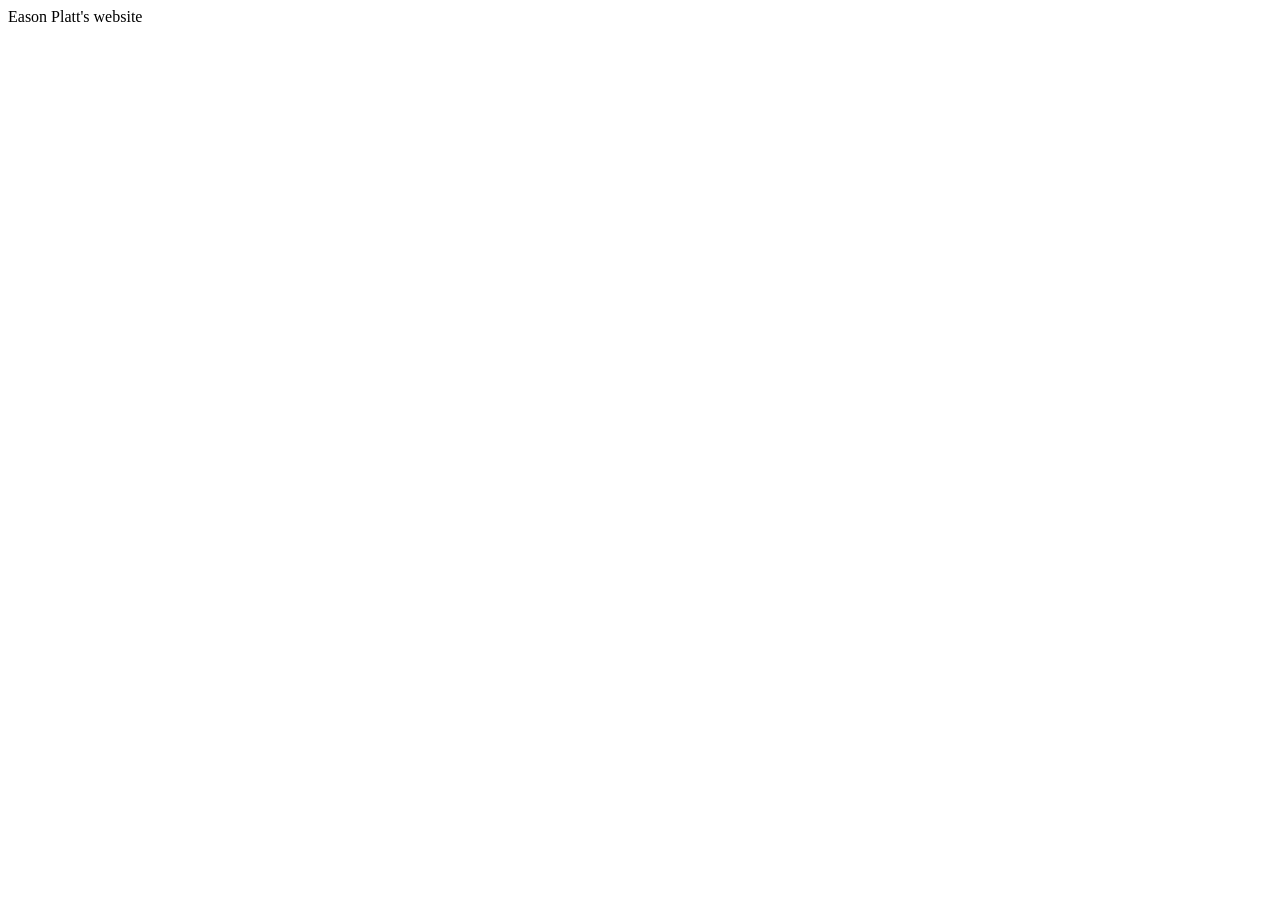
==== index.html @ 5abe9628 "Add files via upload" ====
<!DOCTYPE html>
<html lang="en">
<head>
    <meta charset="UTF-8">
    <meta name="viewport" content="width=device-width, initial-scale=1.0">
    <title>Document</title>
</head>
<body>
    Eason Platt's website
</body>
</html>
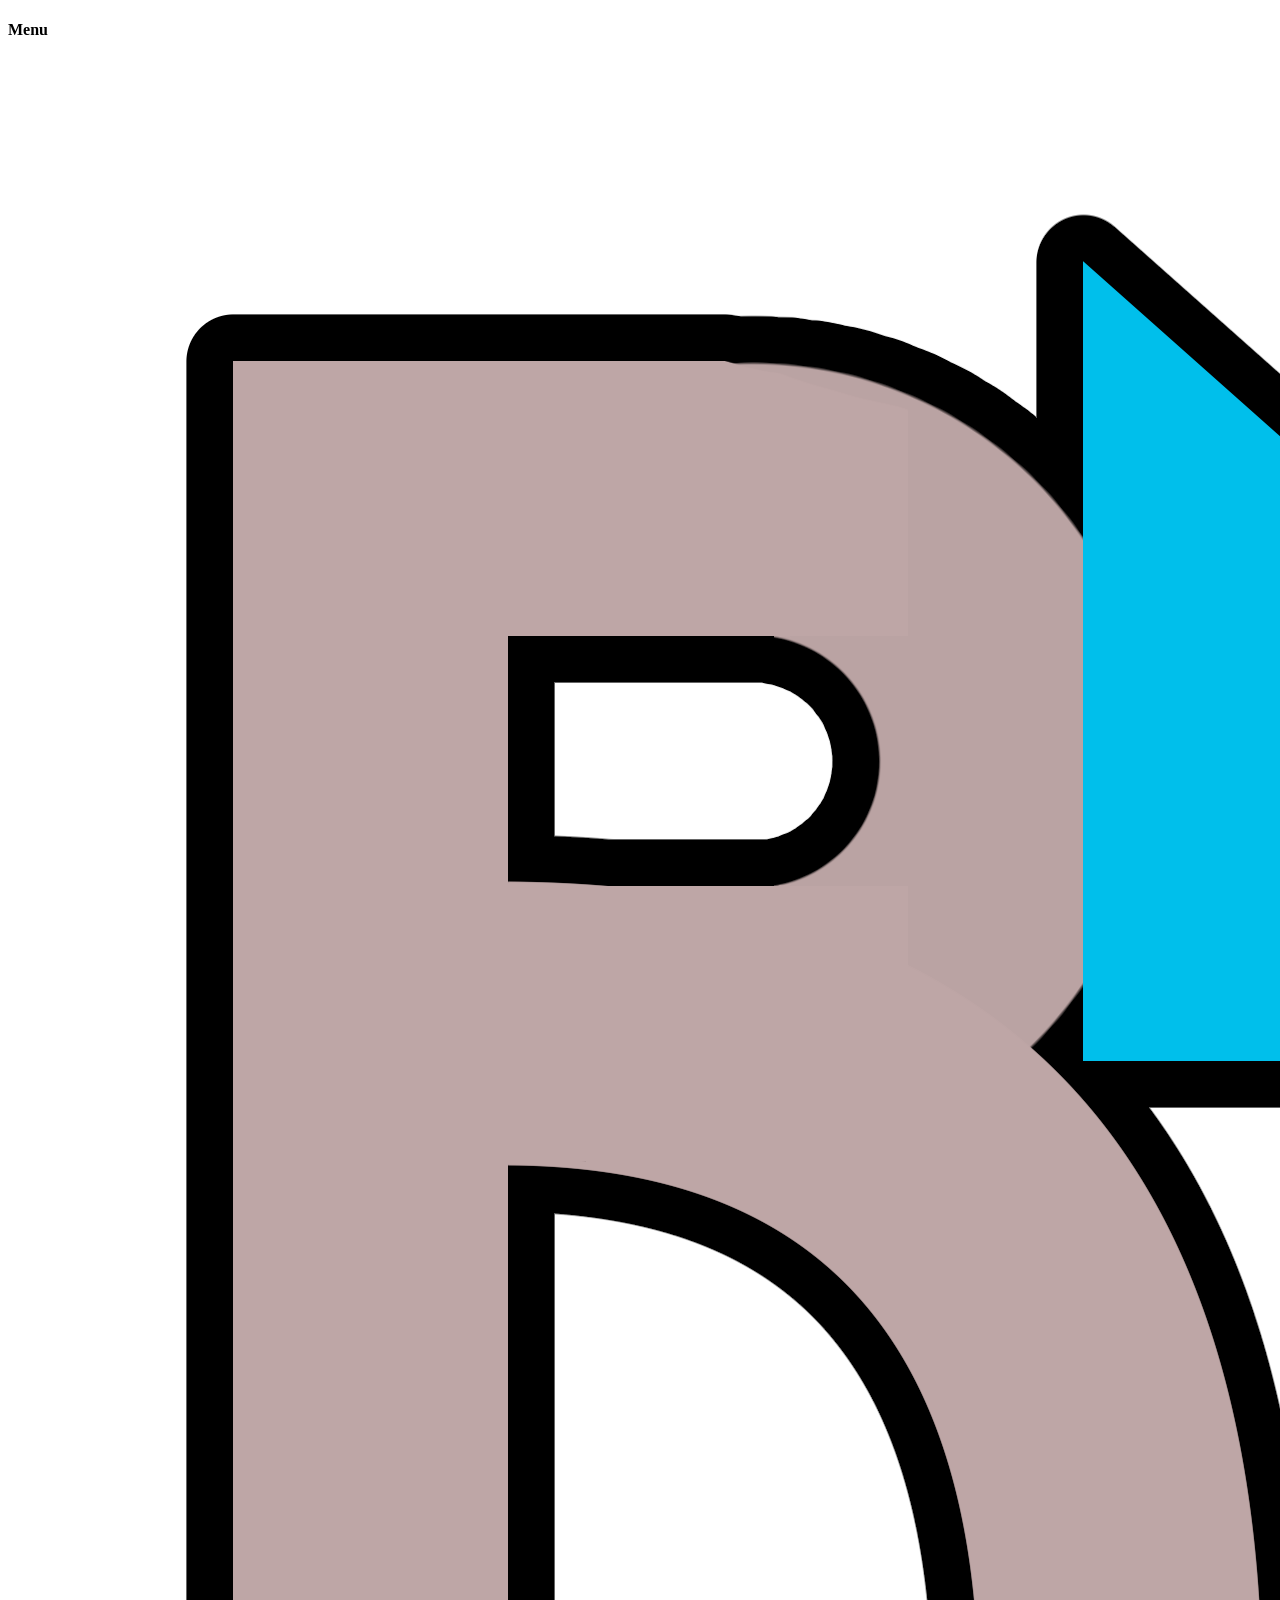
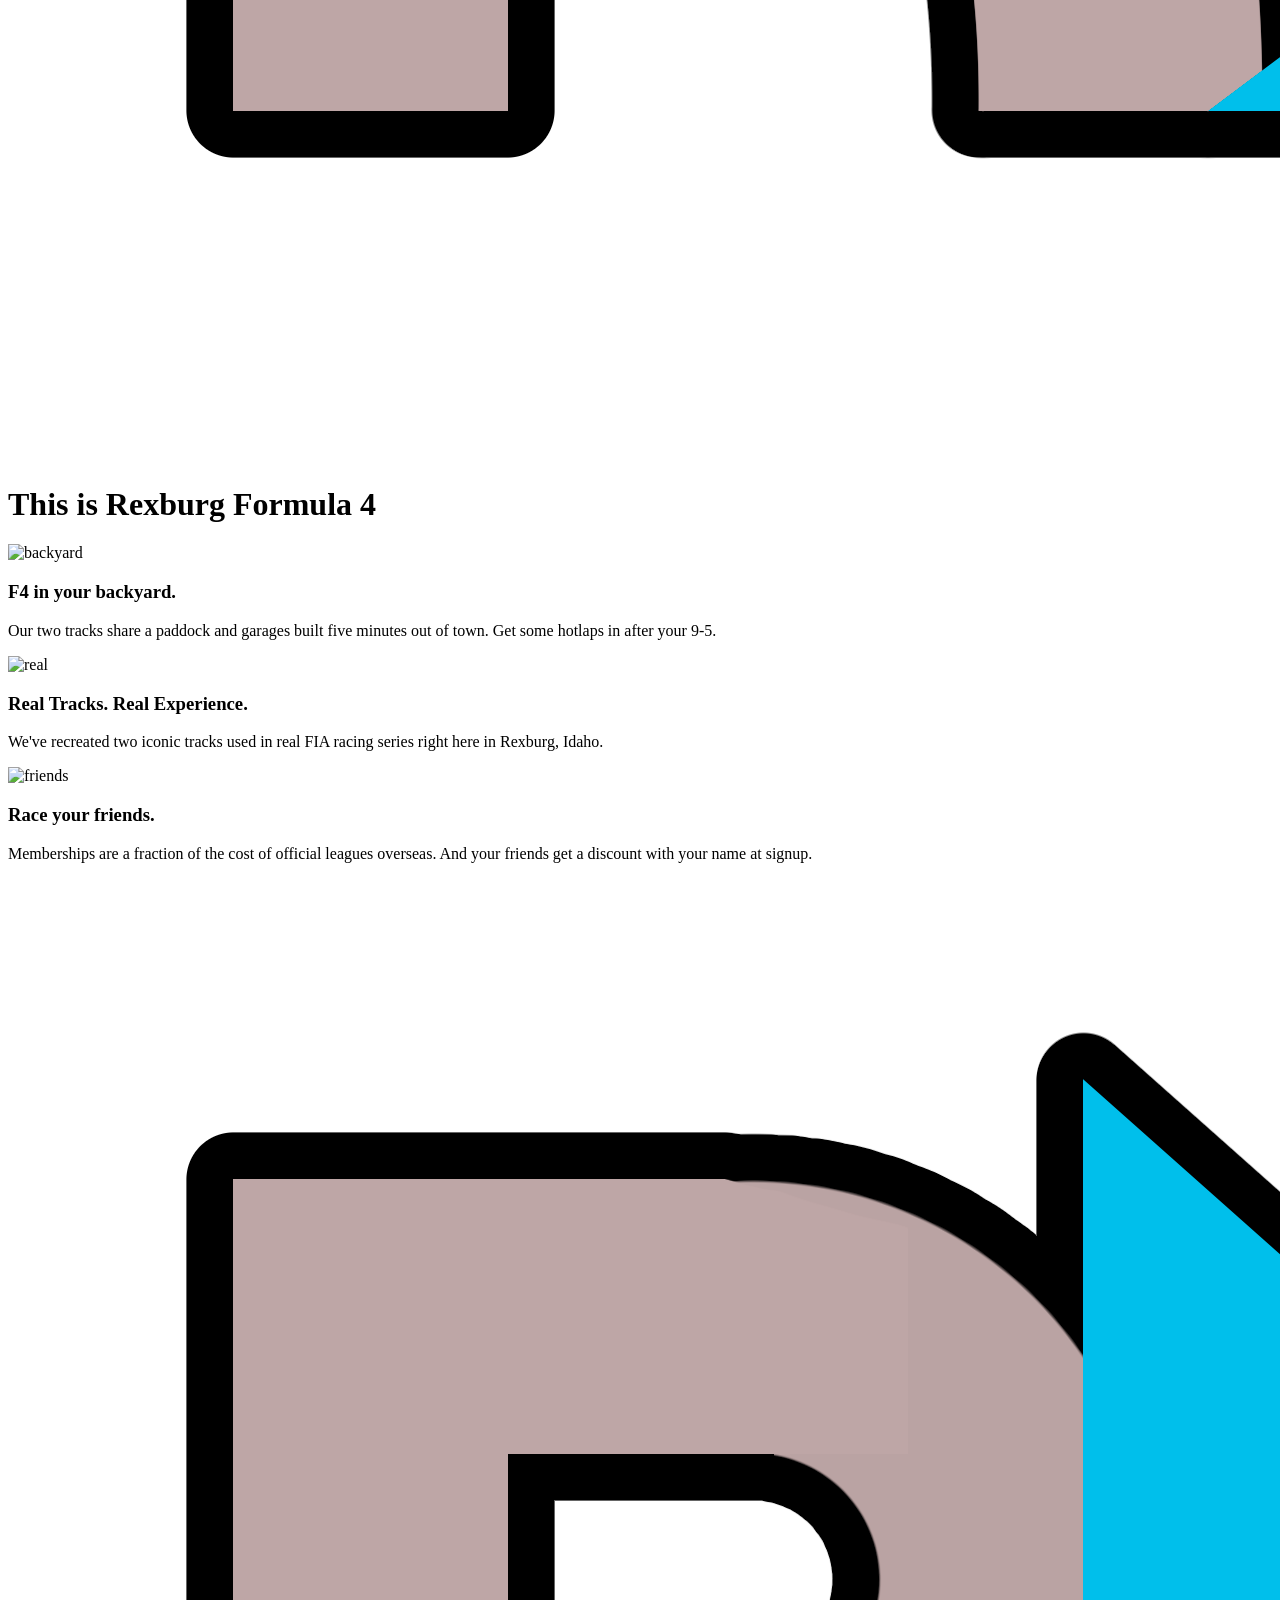
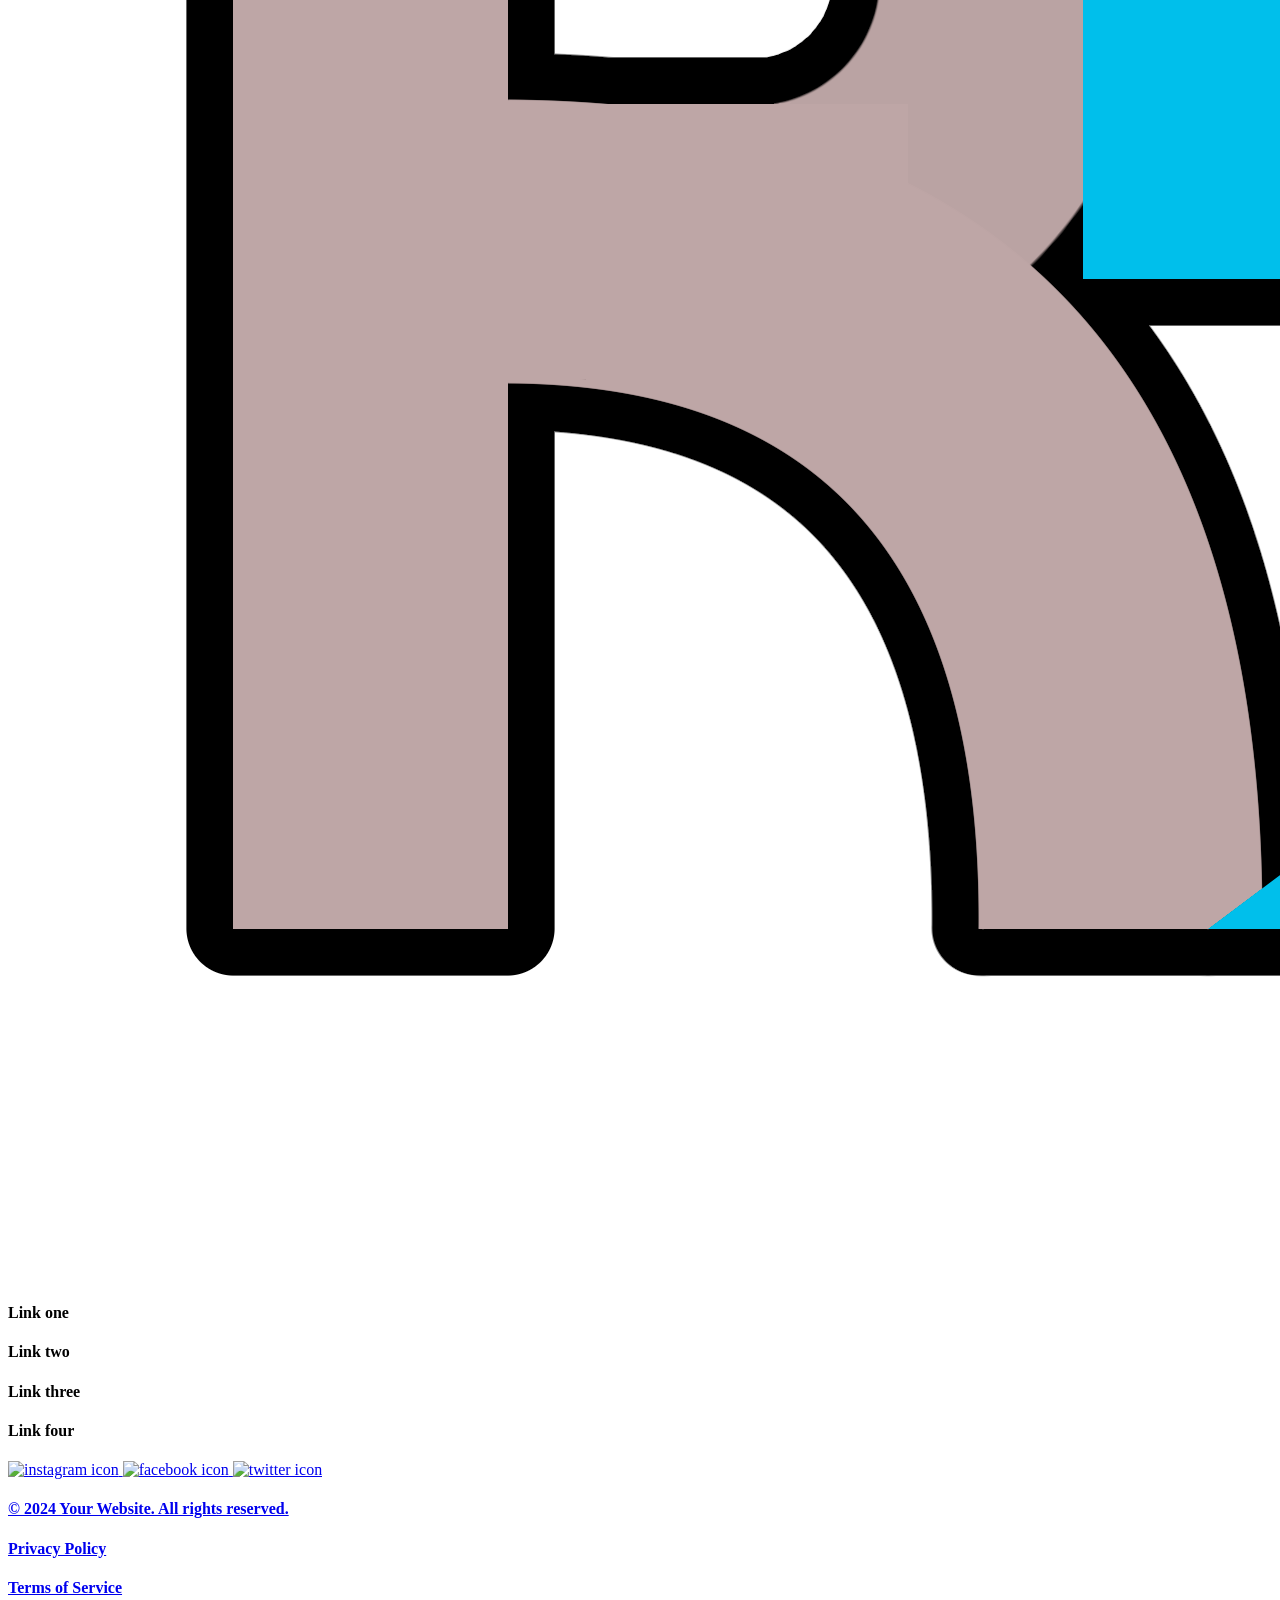
==== commit 787d8b61: "Add files via upload" ====
--- a/index.html
+++ b/index.html
@@ -3,9 +3,56 @@
 <head>
     <meta charset="UTF-8">
     <meta name="viewport" content="width=device-width, initial-scale=1.0">
-    <title>Document</title>
+    <title>Rexburg F4</title>
 </head>
 <body>
-    Eason Platt's website
+    <header>
+        <h4>Menu</h4>
+    </header>
+    <div id="title">
+        <img src="images/R4_Logo.PNG" alt="logo">
+        <h1>This is Rexburg Formula 4</h1>
+    </div>
+    <main>
+        <div class="sub_section">
+            <div id="num_1">
+                <img src="images/F4_In_Your_Backyard.png" alt="backyard">
+                <h3>F4 in your backyard.</h3>
+                <p>Our two tracks share a paddock and garages built five minutes 
+                    out of town. Get some hotlaps in after your 9-5.</p>
+            </div>
+            <div id="num_2">
+                <img src="images/Real_Tracks_Real_Experience.jpg" alt="real">
+                <h3>Real Tracks. Real Experience.</h3>
+                <p>We've recreated two iconic tracks used in real FIA racing 
+                    series right here in Rexburg, Idaho.</p>
+            </div>
+            <div id="num_3">
+                <img src="images/Race_Your_Friends.png" alt="friends">
+                <h3>Race your friends.</h3>
+                <p>Memberships are a fraction of the cost of official leagues overseas. 
+                    And your friends get a discount with your name at signup.</p>
+            </div>
+        </div>
+        <div class="links">
+            <img src="images/R4_Logo.PNG" alt="logo">
+            <h4>Link one</h4>
+            <h4>Link two</h4>
+            <h4>Link three</h4>
+            <h4>Link four</h4>
+            <a href="https://instagram.com" target="_blank">
+                <img src="images/instagram.png" alt="instagram icon">
+            <a href="https://facebook.com" target="_blank">
+                <img src="images/facebook.png" alt="facebook icon">
+            <a href="https://twitter.com" target="_blank">
+                <img src="images/twitter.png" alt="twitter icon">
+        </div>
+    </main>
+    <footer>
+        <h4>&copy; 2024 Your Website. All rights reserved.</h4>
+        <h4>Privacy Policy</h4>
+        <h4>Terms of Service</h4>
+    </footer>
+
 </body>
 </html>
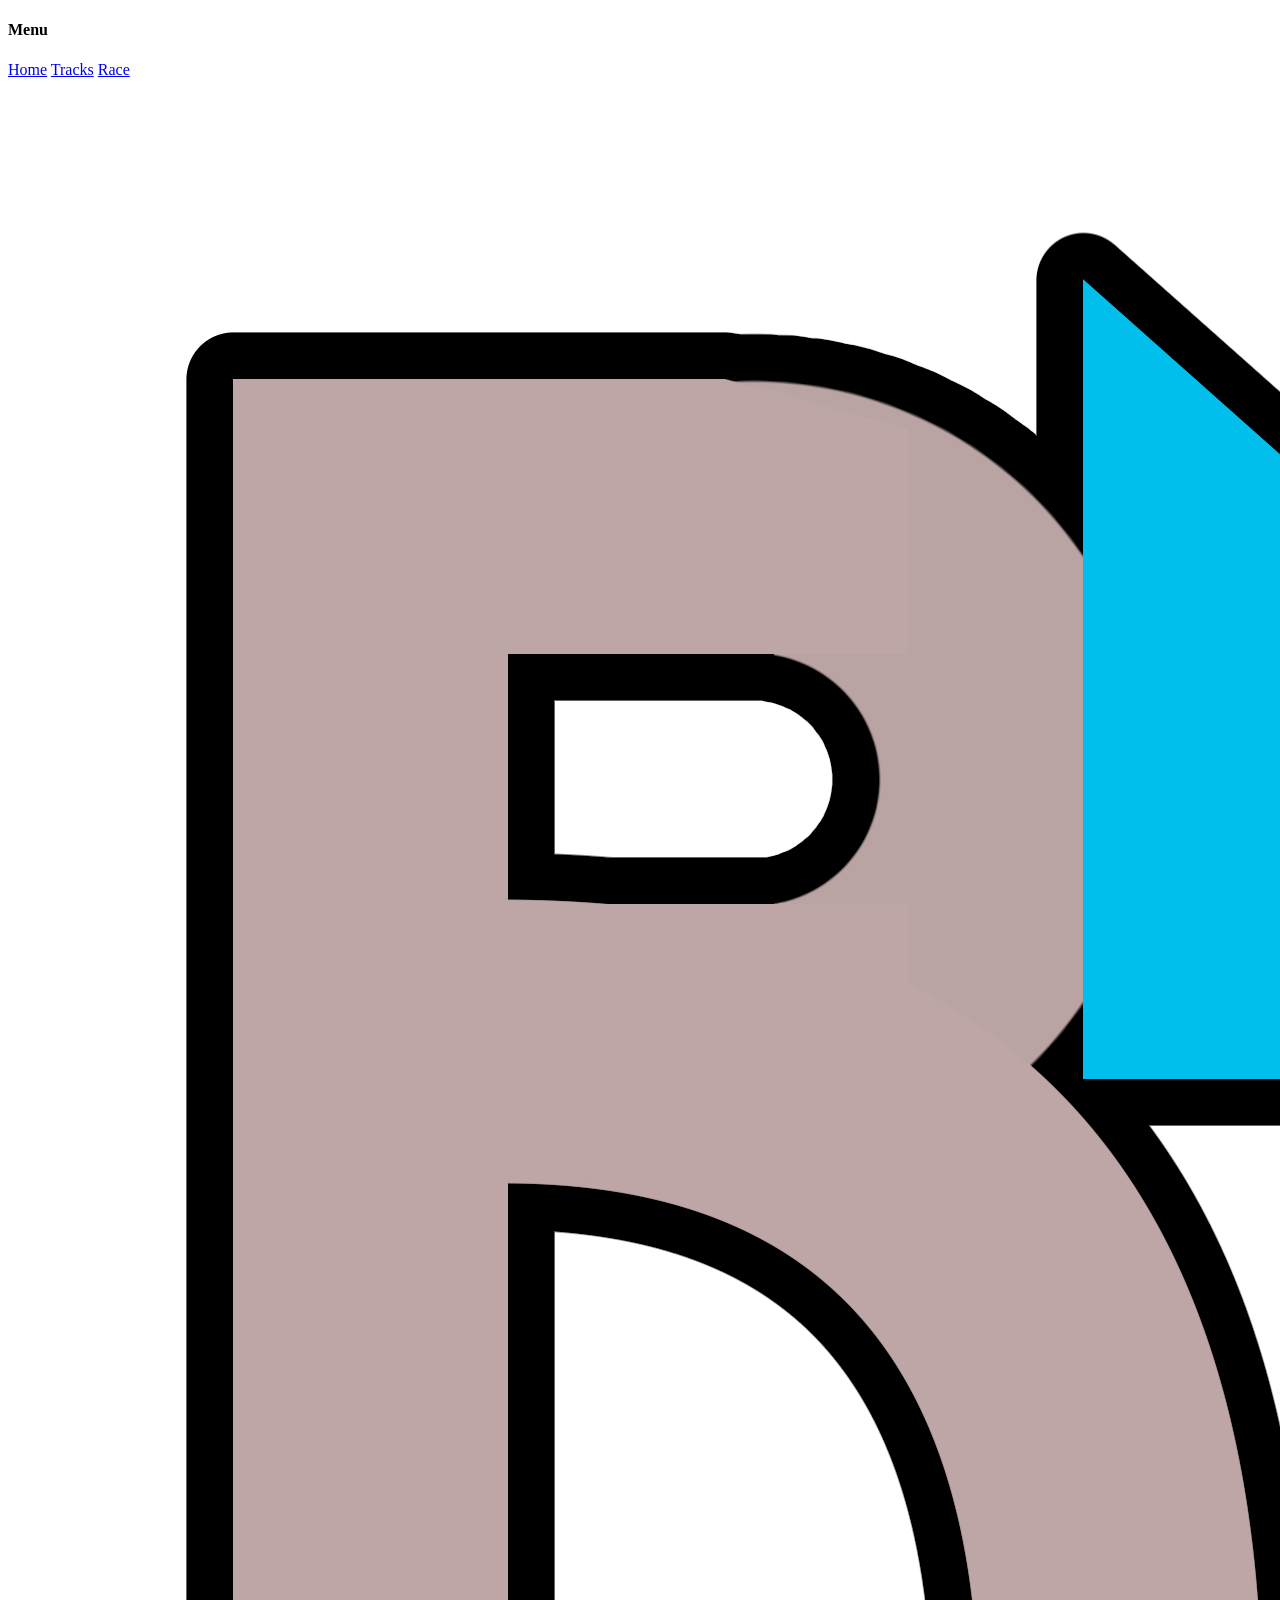
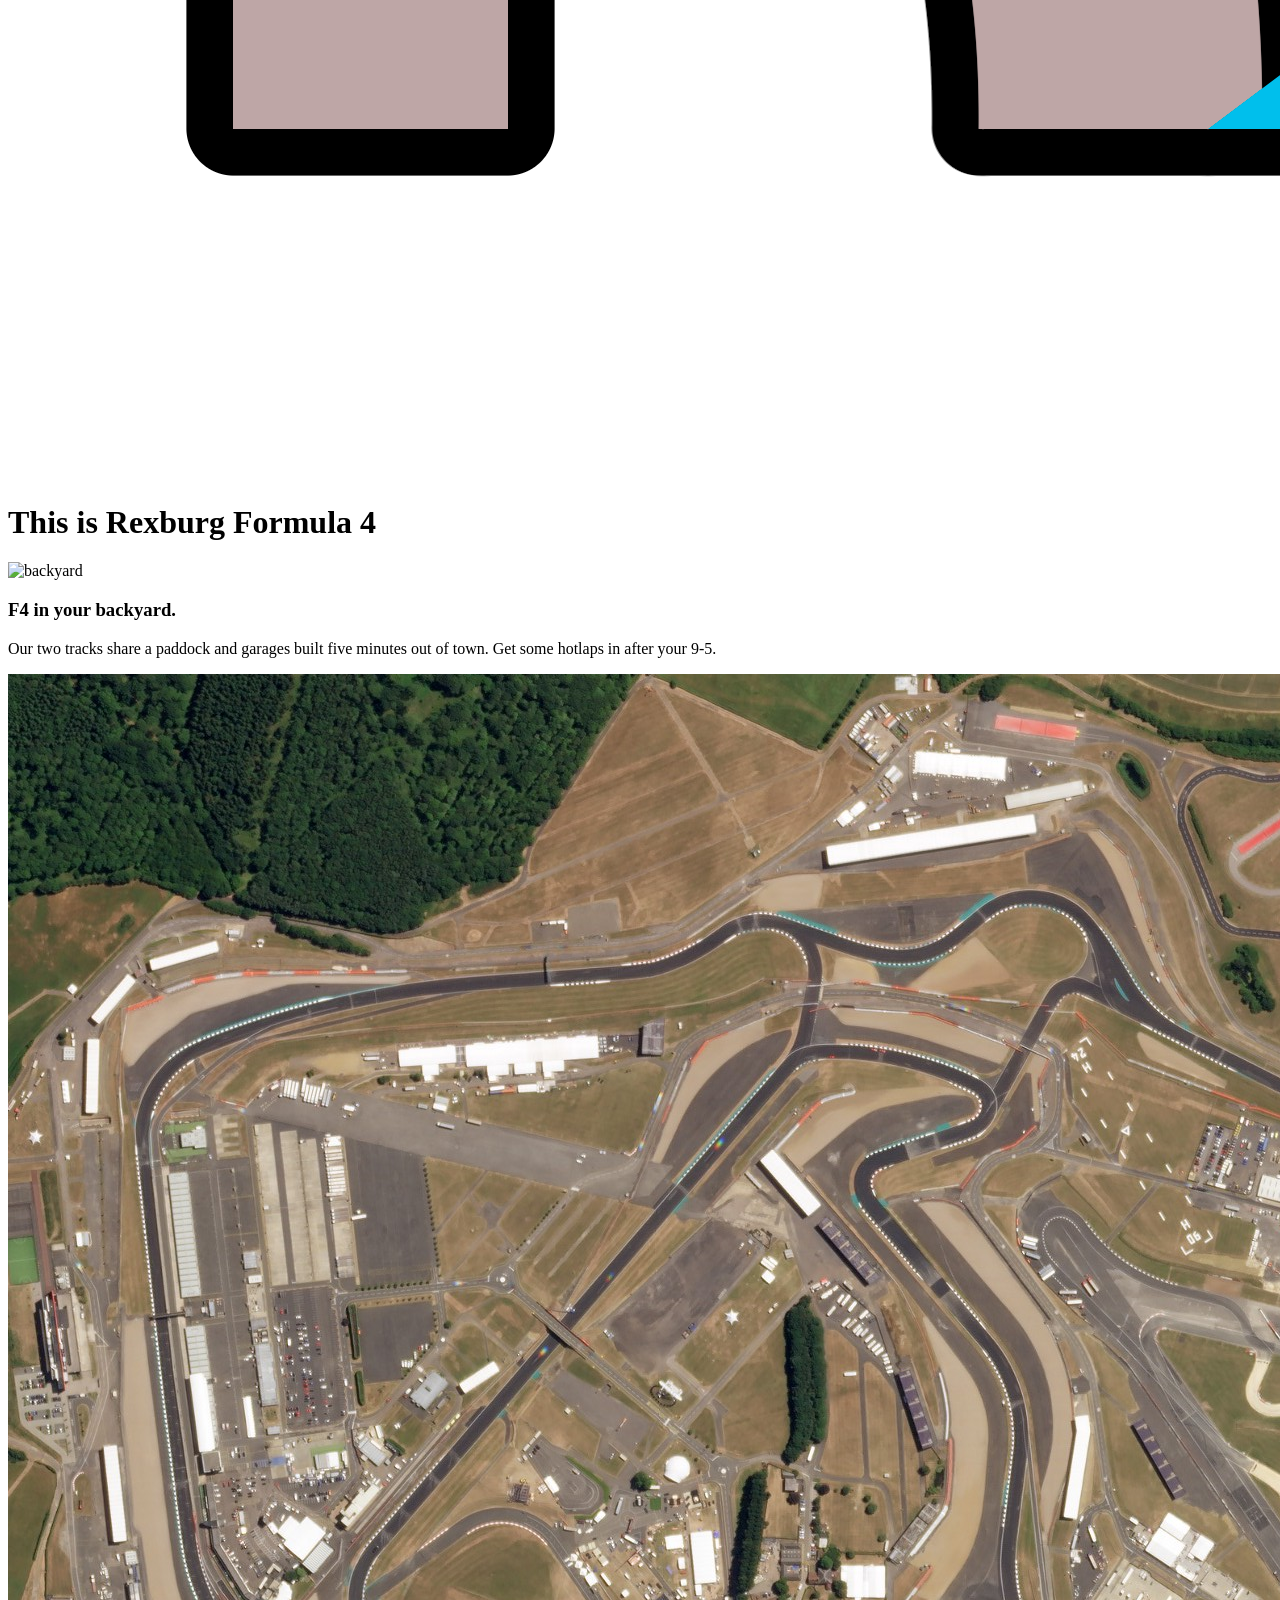
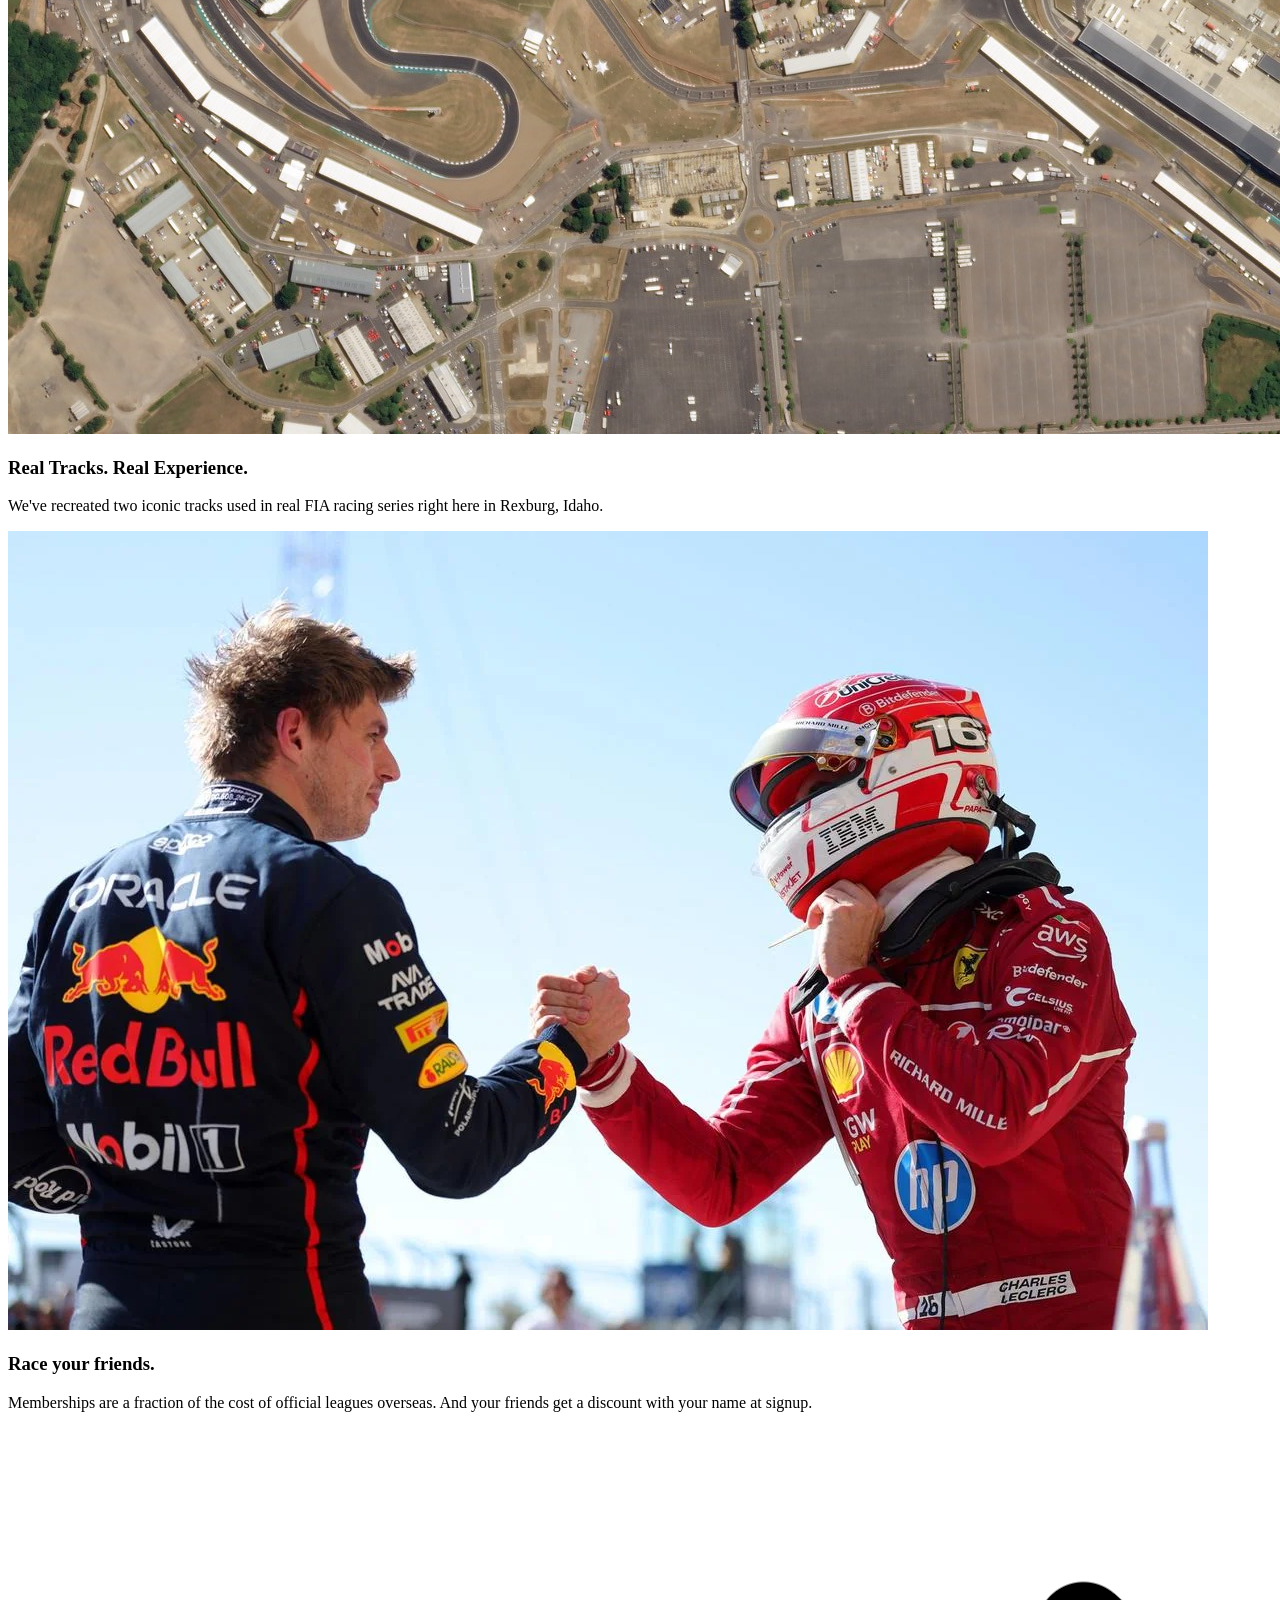
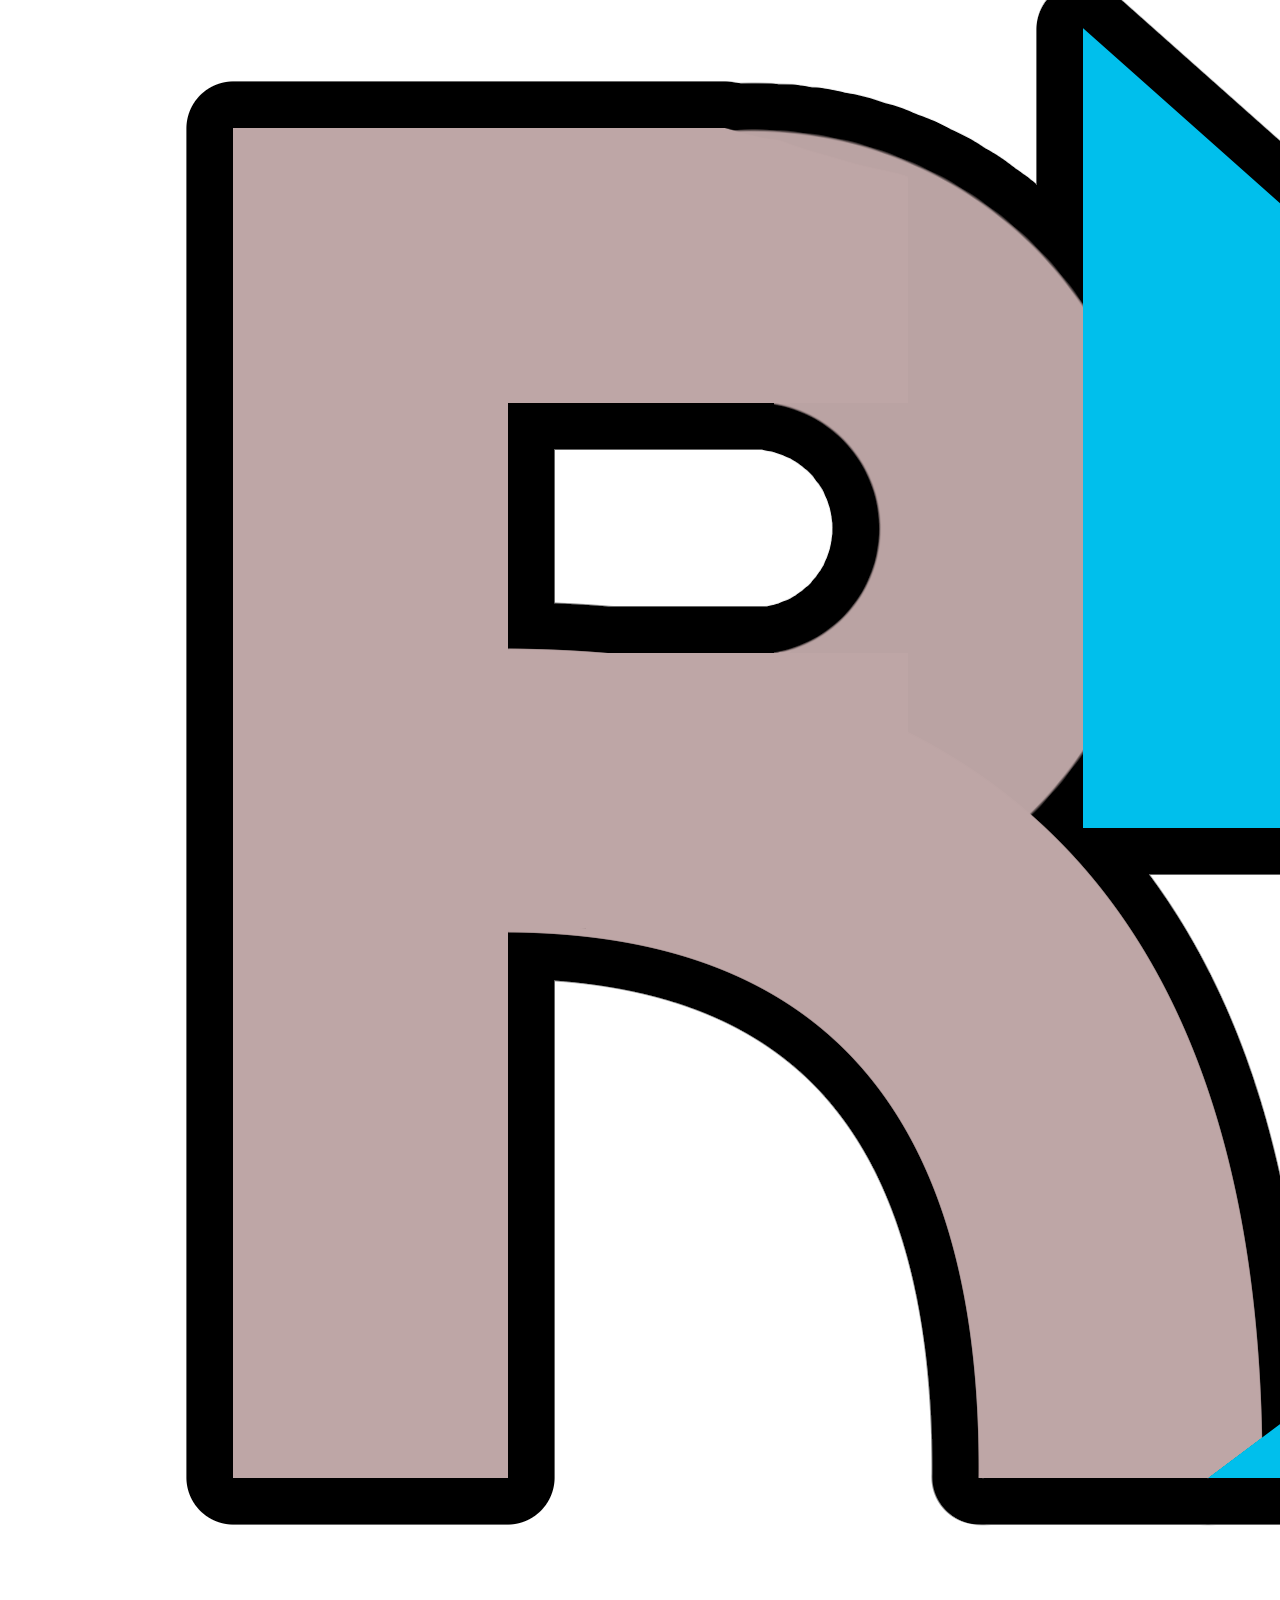
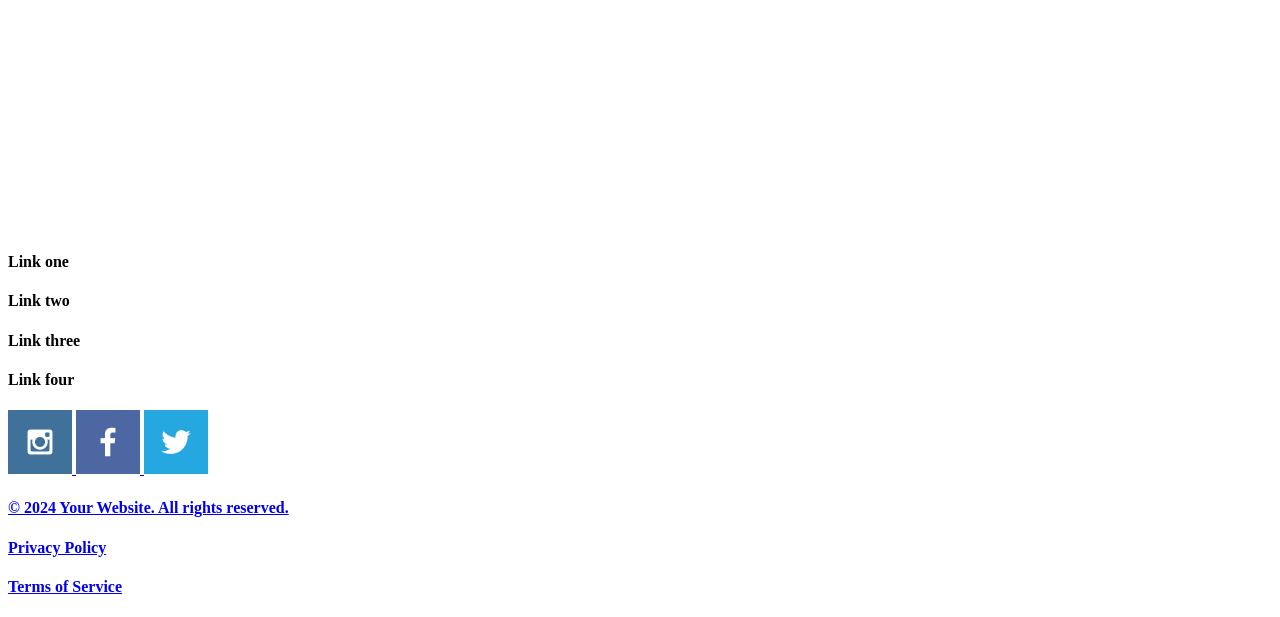
==== commit 9d3bedfd: "Add files via upload" ====
--- a/index.html
+++ b/index.html
@@ -8,6 +8,11 @@
 <body>
     <header>
         <h4>Menu</h4>
+        <nav>
+            <a href="index.html">Home</a>
+            <a href="tracks.html">Tracks</a>
+            <a href="race.html">Race</a>
+        </nav>
     </header>
     <div id="title">
         <img src="images/R4_Logo.PNG" alt="logo">
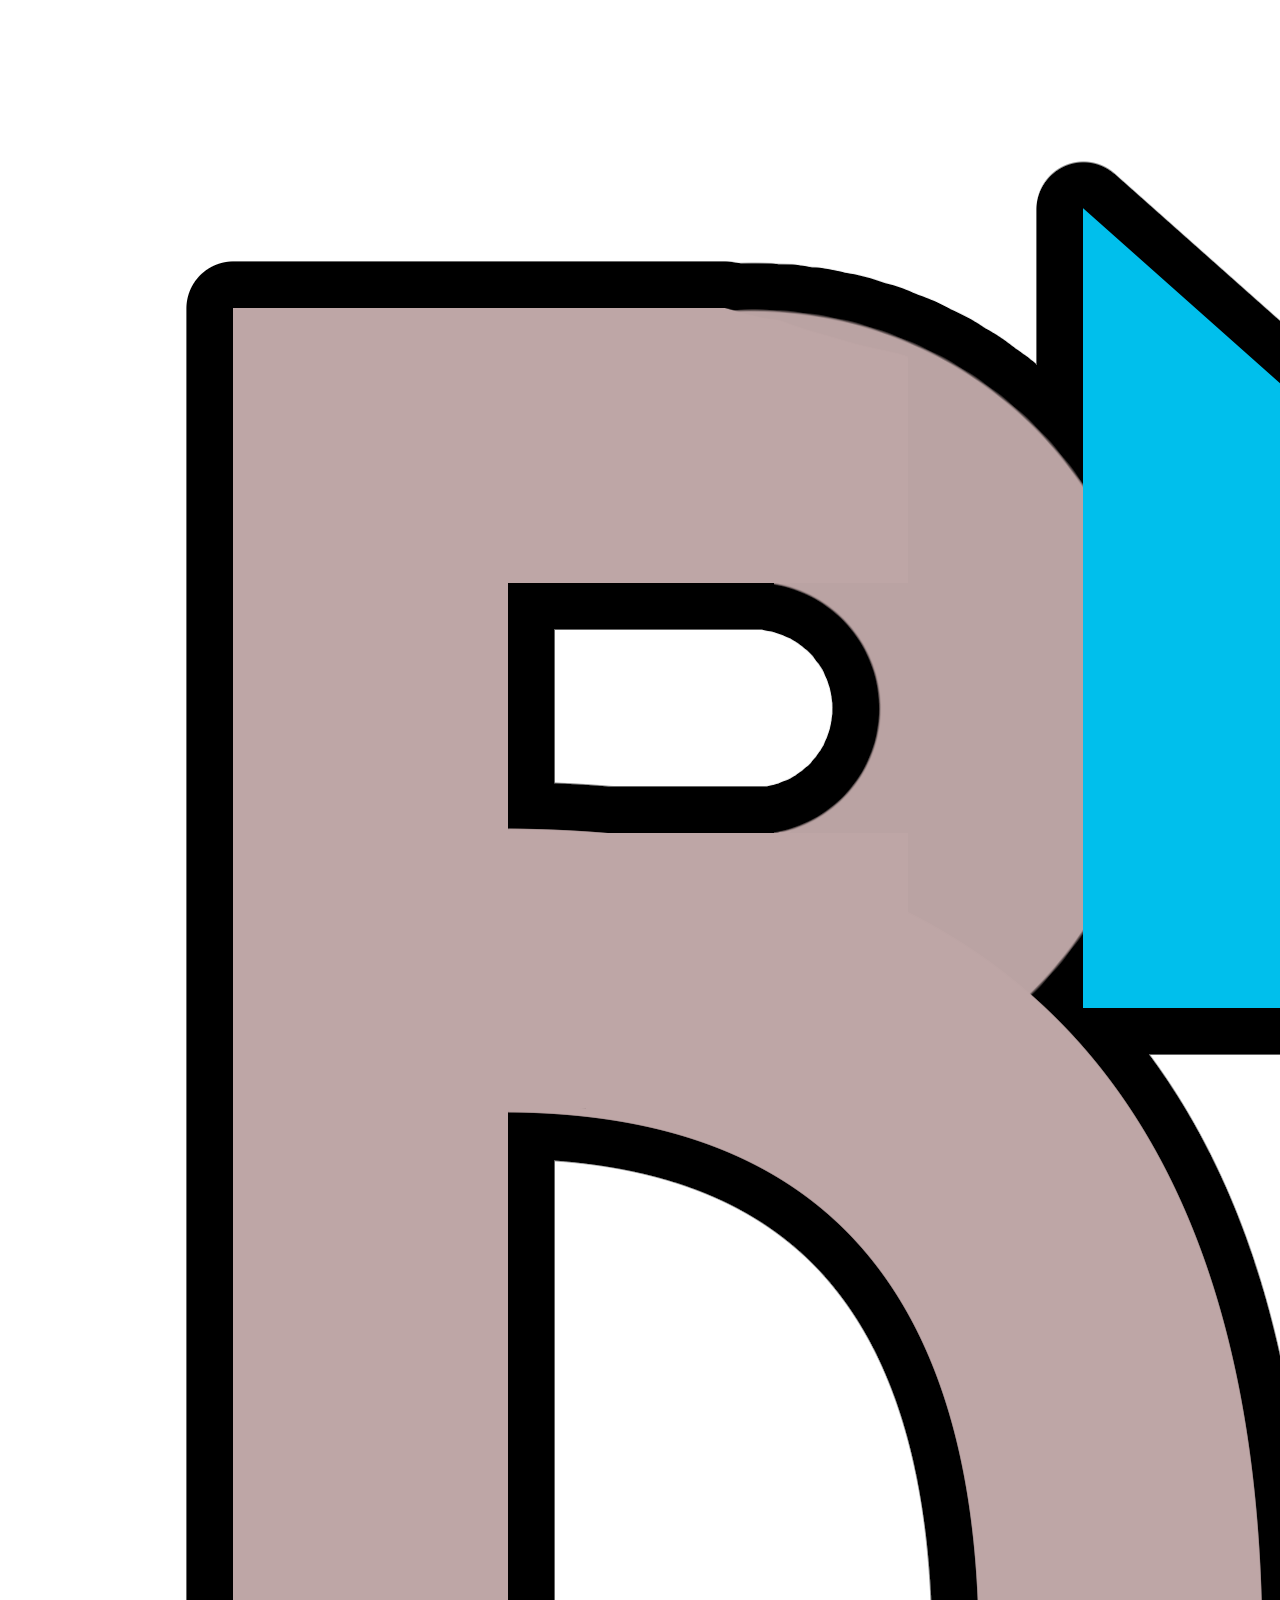
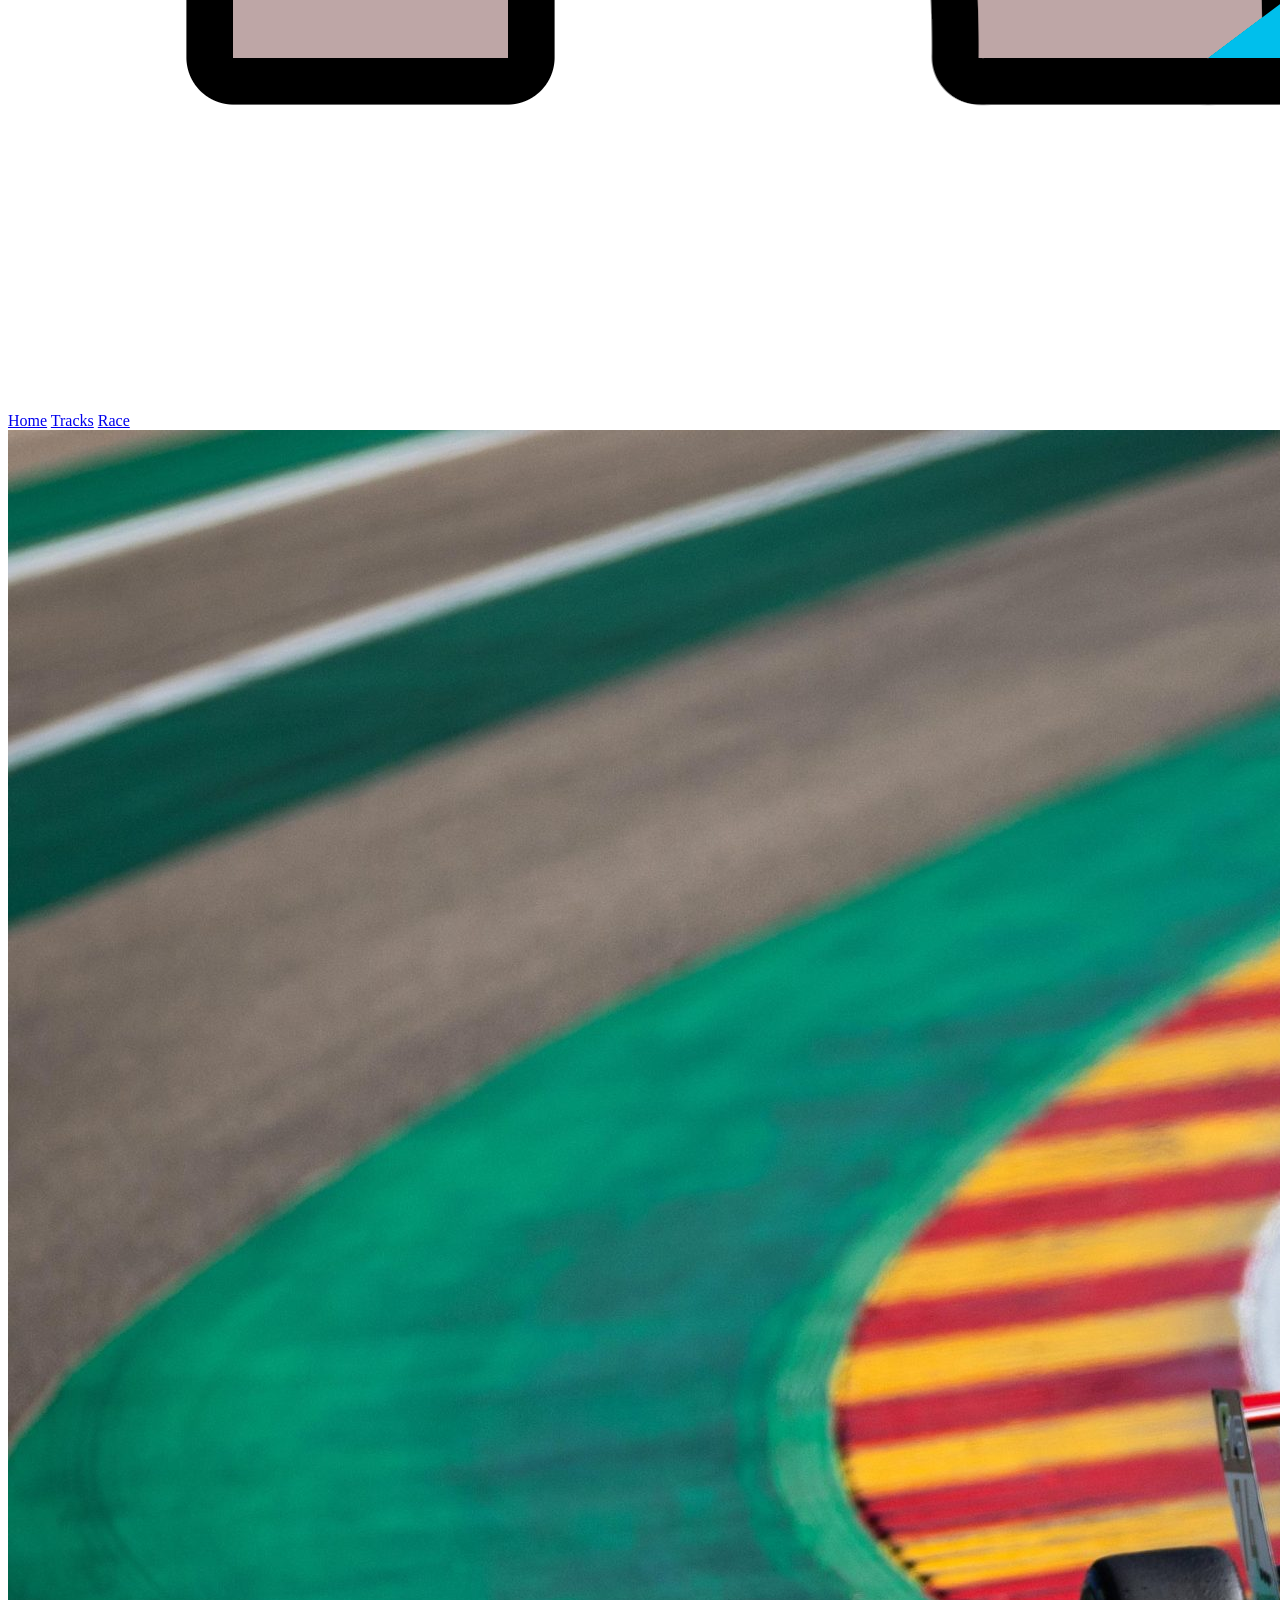
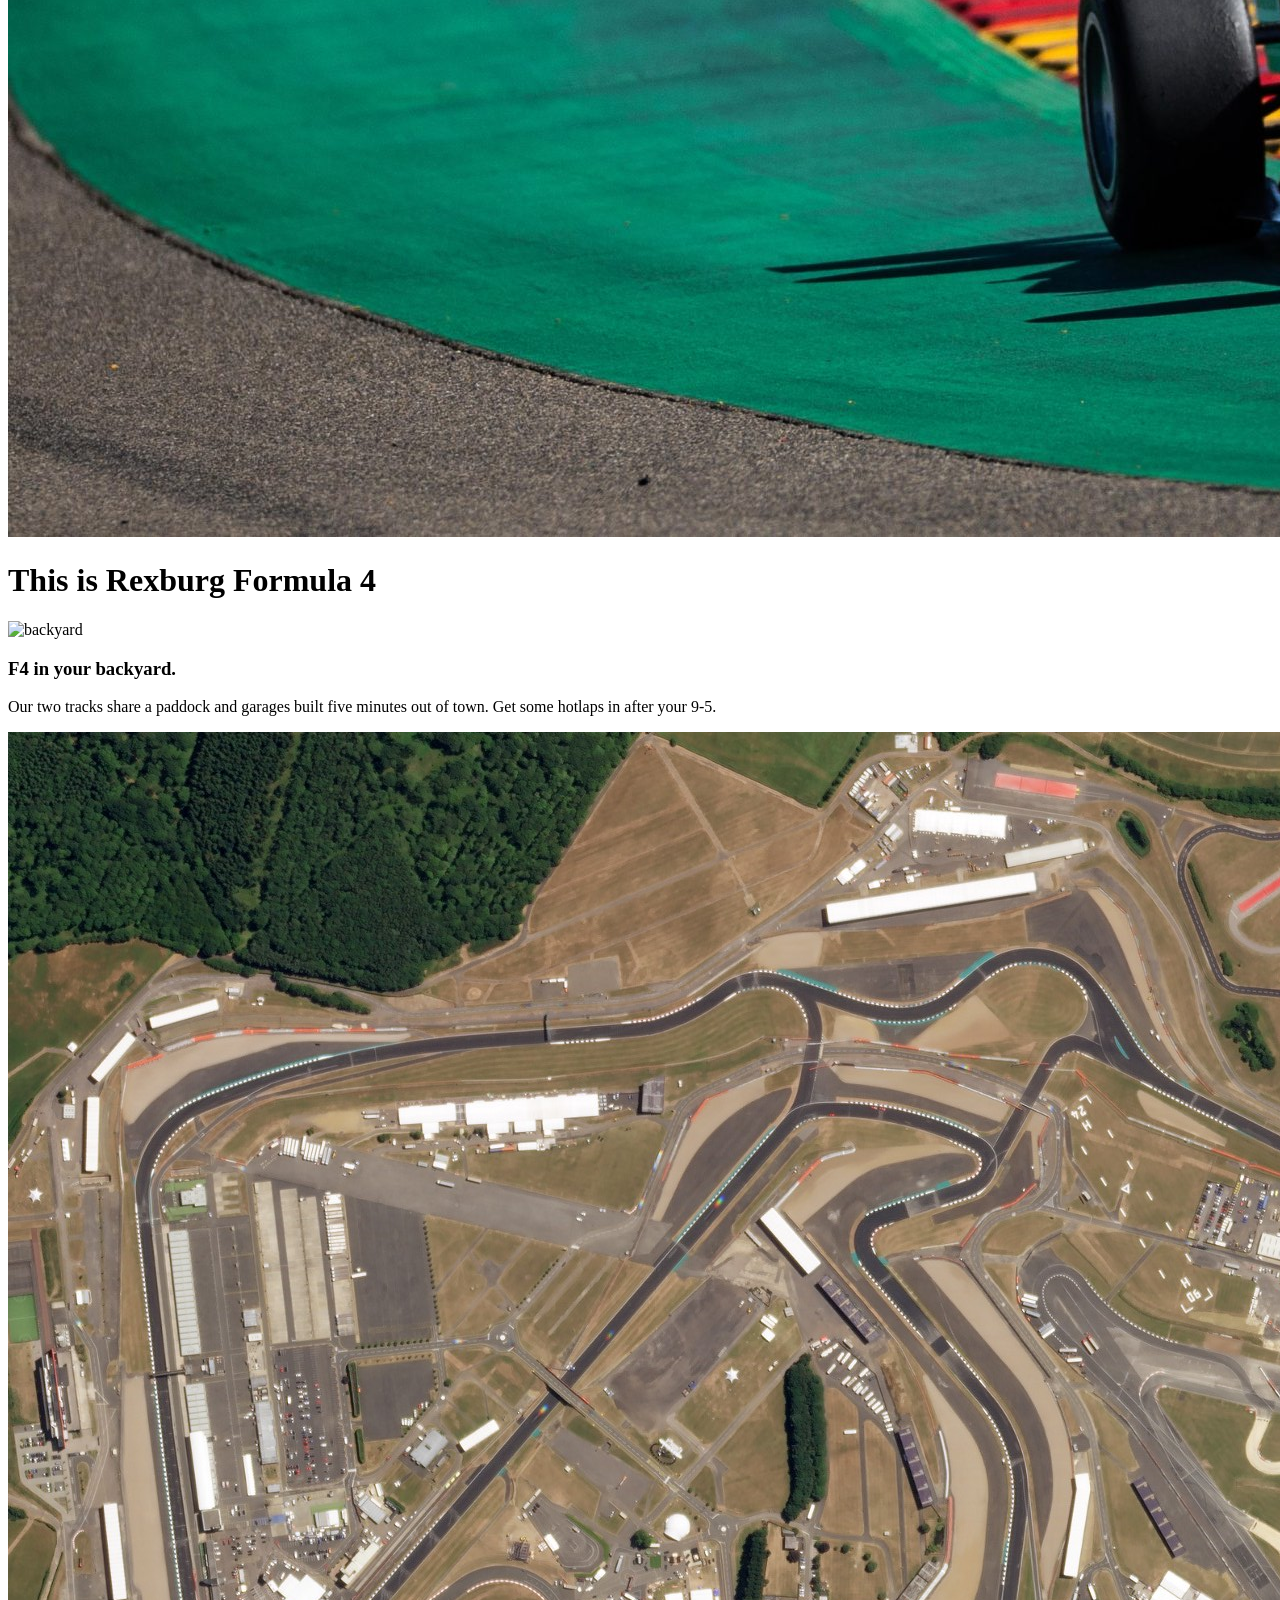
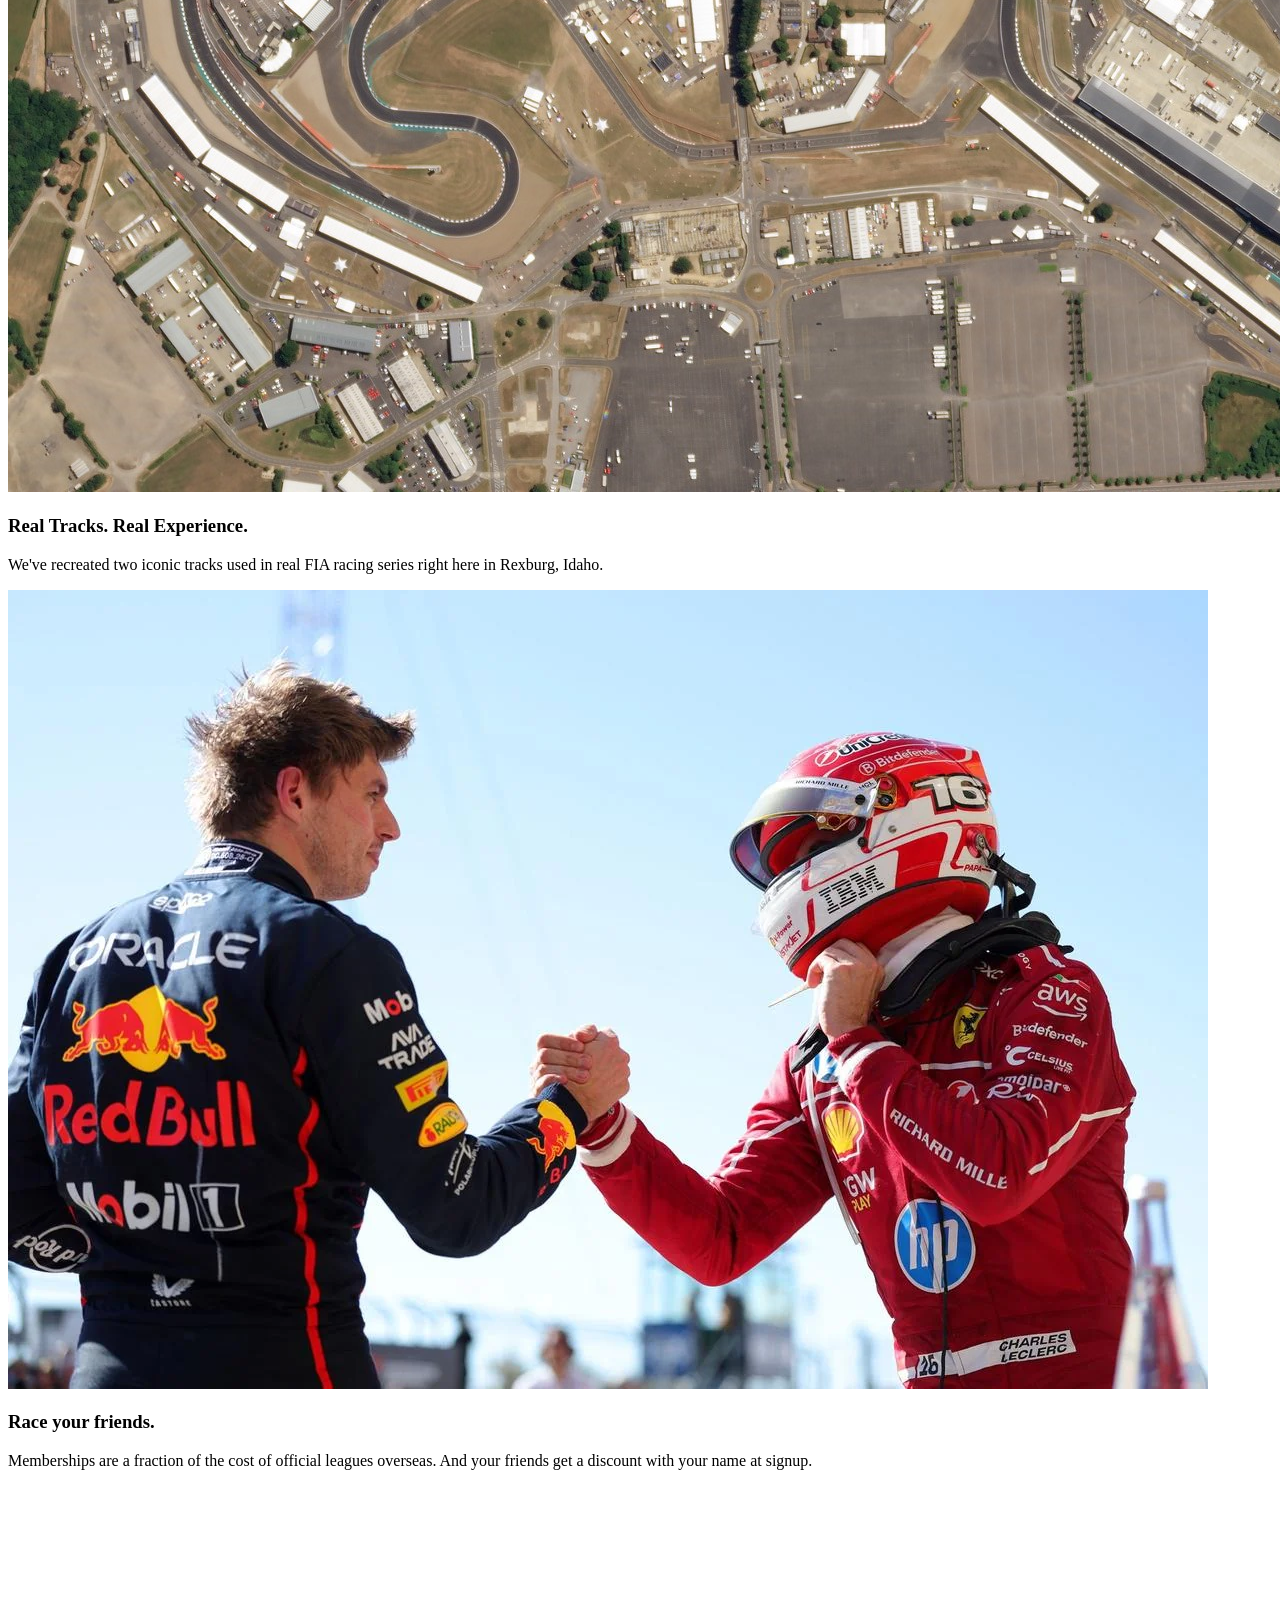
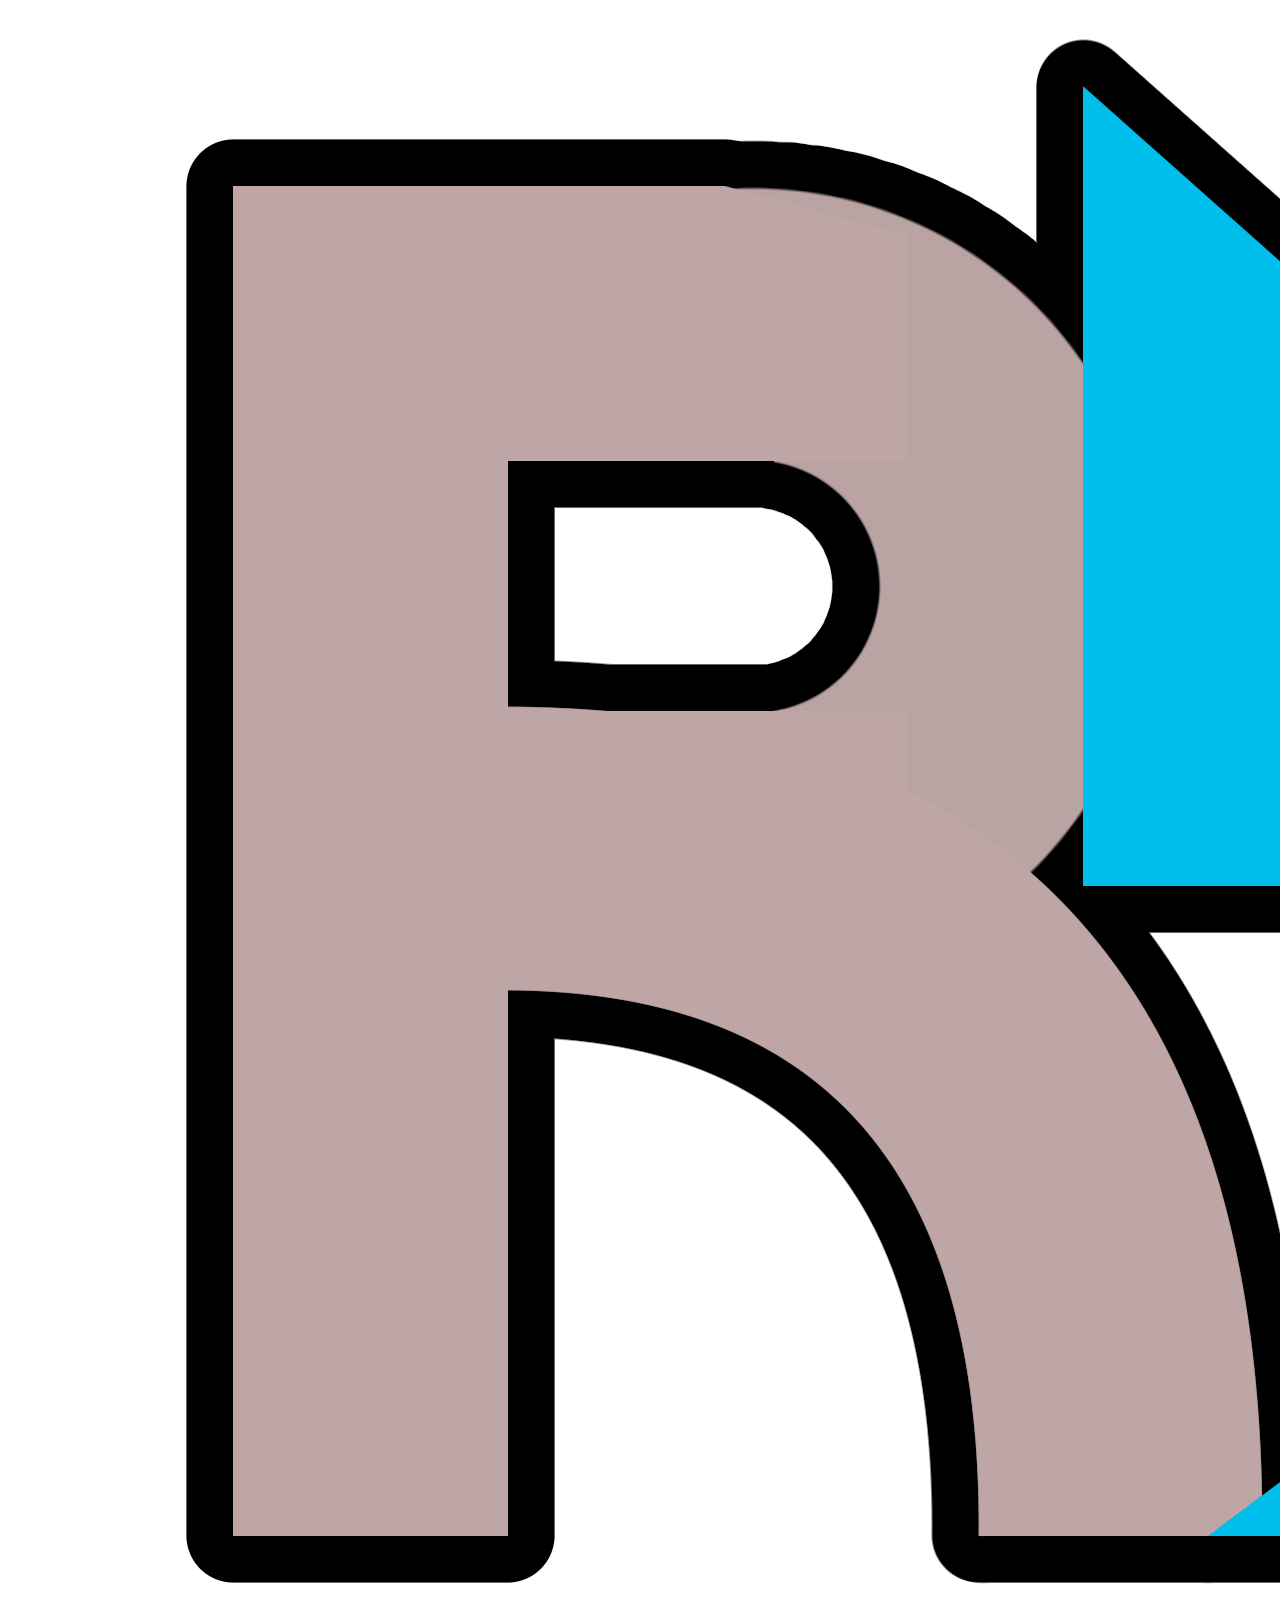
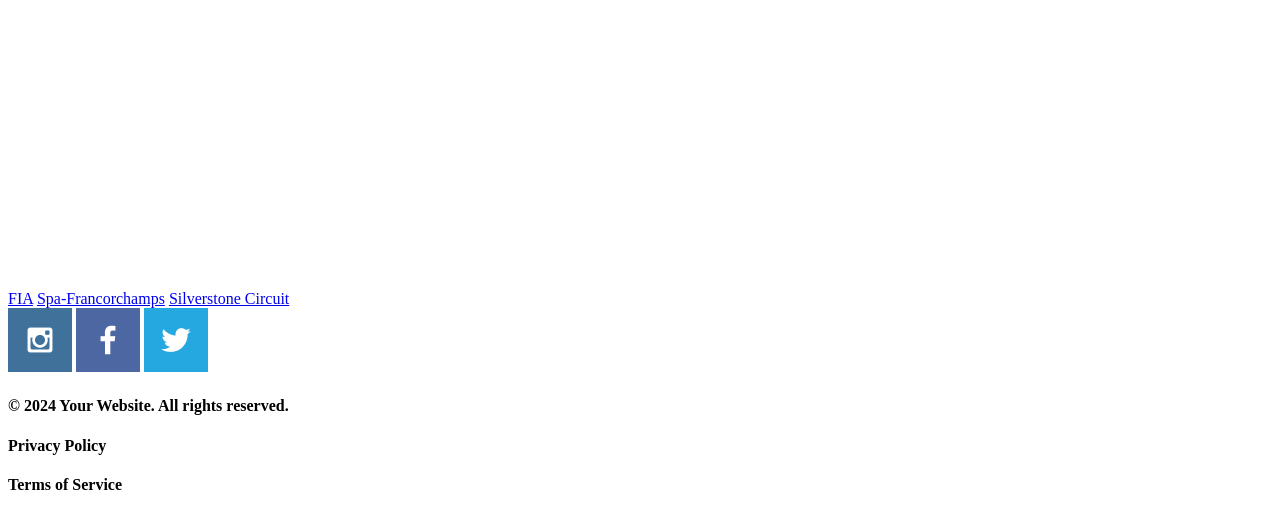
==== commit a89a6f39: "Add files via upload" ====
--- a/index.html
+++ b/index.html
@@ -4,18 +4,23 @@
     <meta charset="UTF-8">
     <meta name="viewport" content="width=device-width, initial-scale=1.0">
     <title>Rexburg F4</title>
+    <link rel="stylesheet" href="main.css">
+
 </head>
 <body>
     <header>
-        <h4>Menu</h4>
+        <div id="logo">
+            <img src="images/R4_Logo.PNG" alt="logo">
+        </div>
         <nav>
+            
             <a href="index.html">Home</a>
             <a href="tracks.html">Tracks</a>
             <a href="race.html">Race</a>
         </nav>
     </header>
     <div id="title">
-        <img src="images/R4_Logo.PNG" alt="logo">
+        <img src="images/R4_Home_Hero.jpg" alt="hero_img">
         <h1>This is Rexburg Formula 4</h1>
     </div>
     <main>
@@ -39,24 +44,29 @@
                     And your friends get a discount with your name at signup.</p>
             </div>
         </div>
-        <div class="links">
-            <img src="images/R4_Logo.PNG" alt="logo">
-            <h4>Link one</h4>
-            <h4>Link two</h4>
-            <h4>Link three</h4>
-            <h4>Link four</h4>
-            <a href="https://instagram.com" target="_blank">
-                <img src="images/instagram.png" alt="instagram icon">
-            <a href="https://facebook.com" target="_blank">
-                <img src="images/facebook.png" alt="facebook icon">
-            <a href="https://twitter.com" target="_blank">
-                <img src="images/twitter.png" alt="twitter icon">
+        <div id="lower">
+            <div id="low_img">
+                <img src="images/R4_Logo.PNG" alt="logo">
+            </div>
+            <div id="links">
+                <a href="https://www.fia.com" target="blank">FIA</a>
+                <a href="https://www.spa-francorchamps.be/en/" target="blank">Spa-Francorchamps</a>
+                <a href="https://www.silverstone.co.uk" target="blank">Silverstone Circuit</a>
+            </div>
+            <div id="social_media">
+                <a href="https://instagram.com" target="_blank"></a>
+                    <img src="images/instagram.png" alt="instagram icon">
+                <a href="https://facebook.com" target="_blank"></a>
+                    <img src="images/facebook.png" alt="facebook icon">
+                <a href="https://twitter.com" target="_blank"></a> 
+                    <img src="images/twitter.png" alt="twitter icon">
+            </div>
         </div>
     </main>
     <footer>
-        <h4>&copy; 2024 Your Website. All rights reserved.</h4>
-        <h4>Privacy Policy</h4>
-        <h4>Terms of Service</h4>
+            <h4>&copy; 2024 Your Website. All rights reserved.</h4>
+            <h4>Privacy Policy</h4>
+            <h4>Terms of Service</h4>
     </footer>
 
 </body>
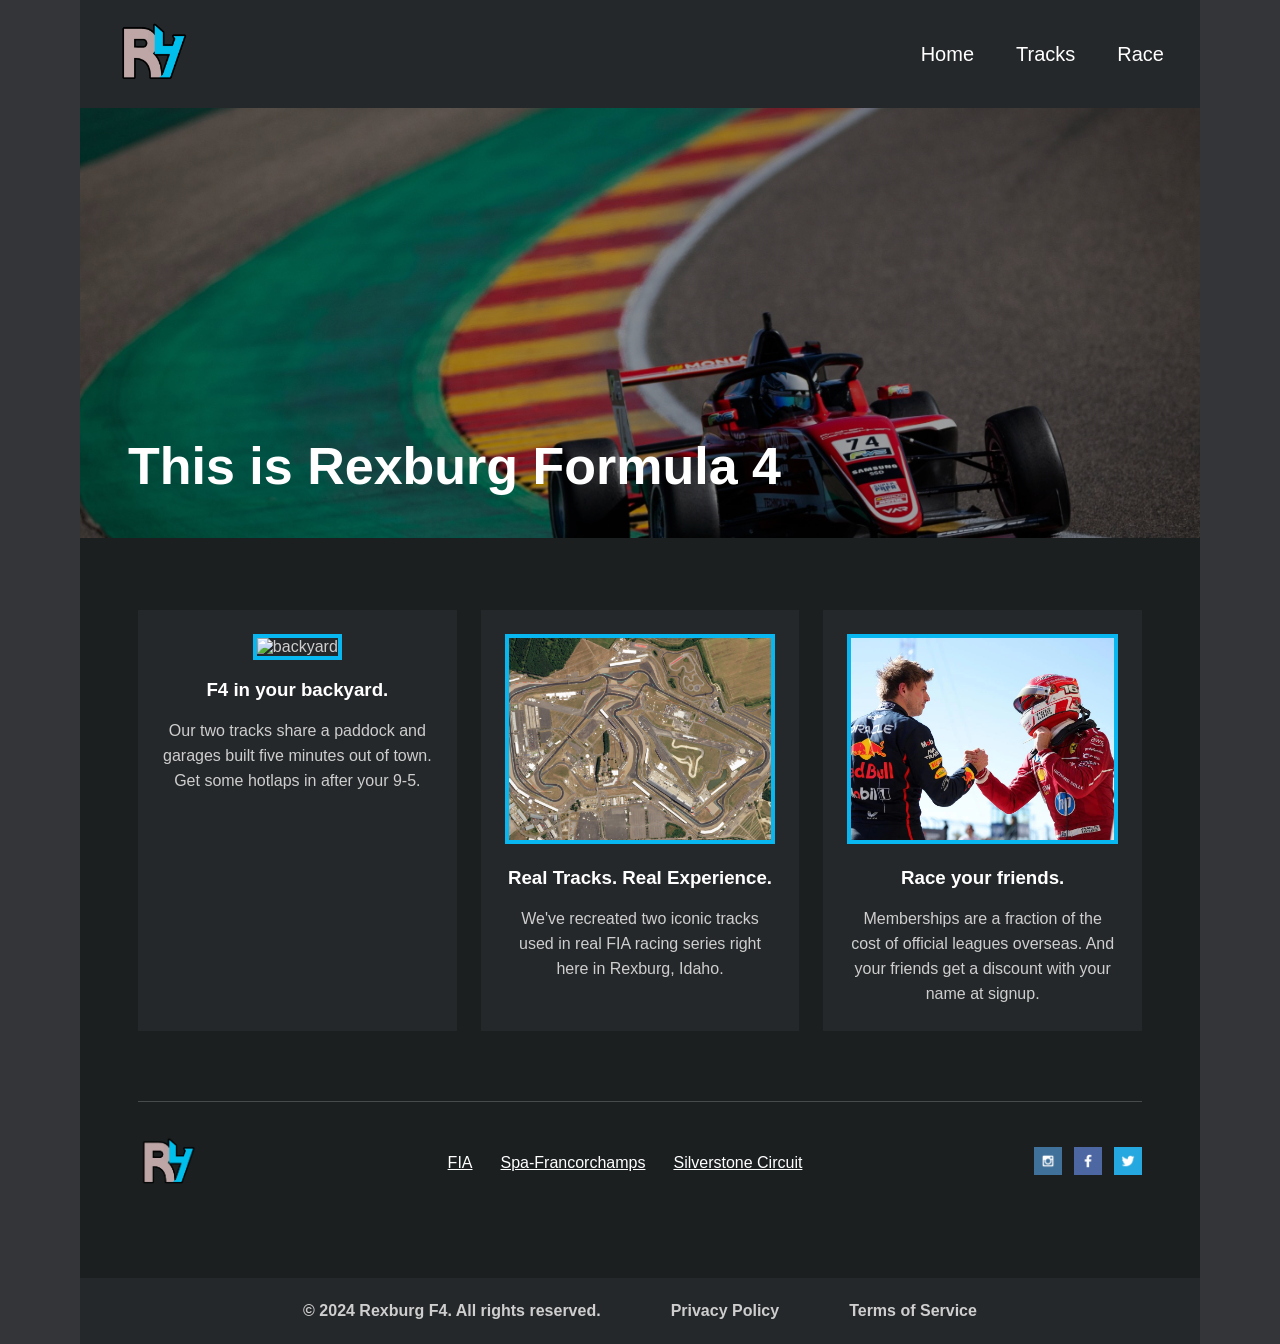
==== commit a32f2f15: "week 3 tracks css" ====
--- a/index.html
+++ b/index.html
@@ -1,12 +1,14 @@
 <!DOCTYPE html>
 <html lang="en">
 <head>
-    <meta charset="UTF-8">
-    <meta name="viewport" content="width=device-width, initial-scale=1.0">
-    <title>Rexburg F4</title>
-    <link rel="stylesheet" href="main.css">
-
-</head>
+    <meta charset="UTF-8">
+    <meta name="viewport" content="width=device-width, initial-scale=1.0">
+    <title>Rexburg F4</title>
+    <link rel="preconnect" href="https://fonts.googleapis.com">
+    <link rel="preconnect" href="https://fonts.gstatic.com" crossorigin>
+    <link href="https://fonts.googleapis.com/css2?family=Archivo+Black&family=Red+Hat+Text:wght@400;600;700&display=swap" rel="stylesheet">
+    <link rel="stylesheet" href="styles/main.css">
+</head>
 <body>
     <header>
         <div id="logo">
@@ -48,26 +50,29 @@
             <div id="low_img">
                 <img src="images/R4_Logo.PNG" alt="logo">
             </div>
-            <div id="links">
-                <a href="https://www.fia.com" target="blank">FIA</a>
-                <a href="https://www.spa-francorchamps.be/en/" target="blank">Spa-Francorchamps</a>
-                <a href="https://www.silverstone.co.uk" target="blank">Silverstone Circuit</a>
-            </div>
-            <div id="social_media">
-                <a href="https://instagram.com" target="_blank"></a>
-                    <img src="images/instagram.png" alt="instagram icon">
-                <a href="https://facebook.com" target="_blank"></a>
-                    <img src="images/facebook.png" alt="facebook icon">
-                <a href="https://twitter.com" target="_blank"></a> 
-                    <img src="images/twitter.png" alt="twitter icon">
-            </div>
-        </div>
-    </main>
-    <footer>
-            <h4>&copy; 2024 Your Website. All rights reserved.</h4>
-            <h4>Privacy Policy</h4>
-            <h4>Terms of Service</h4>
-    </footer>
+            <div id="links">
+                <a href="https://www.fia.com" target="_blank">FIA</a>
+                <a href="https://www.spa-francorchamps.be/en/" target="_blank">Spa-Francorchamps</a>
+                <a href="https://www.silverstone.co.uk" target="_blank">Silverstone Circuit</a>
+            </div>
+            <div id="social_media">
+                <a href="https://instagram.com" target="_blank">
+                    <img src="images/instagram.png" alt="instagram icon">
+                </a>
+                <a href="https://facebook.com" target="_blank">
+                    <img src="images/facebook.png" alt="facebook icon">
+                </a>
+                <a href="https://twitter.com" target="_blank"> 
+                    <img src="images/twitter.png" alt="twitter icon">
+                </a>
+            </div>
+        </div>
+    </main>
+    <footer>
+            <h4>&copy; 2024 Rexburg F4. All rights reserved.</h4>
+            <h4>Privacy Policy</h4>
+            <h4>Terms of Service</h4>
+    </footer>
 
 </body>
-</html>+</html>
--- a/styles/main.css
+++ b/styles/main.css
@@ -0,0 +1,288 @@
+:root {
+    --primary-color: #08B7F0;
+    --secondary-color: #333538;
+    --accent1-color: #85D5ED;
+    --accent2-color: #CECECE;
+    --text-color: #FFFFFF;
+    --panel-color: #1b1f20;
+    --nav-color: #25282a;
+}
+
+* {
+    box-sizing: border-box;
+}
+
+body {
+    margin: 0;
+    background-color: var(--secondary-color);
+    color: var(--accent2-color);
+    font-family: "Red Hat Text", Verdana, sans-serif;
+}
+
+a {
+    color: var(--text-color);
+    text-decoration: none;
+}
+
+a:hover {
+    color: var(--accent1-color);
+}
+
+header {
+    max-width: 1120px;
+    margin: 0 auto;
+    display: grid;
+    grid-template-columns: 120px 1fr;
+    align-items: center;
+    padding: 18px 36px;
+    background-color: var(--nav-color);
+    font-family: "Archivo Black", Impact, sans-serif;
+}
+
+#logo img {
+    display: block;
+    width: 72px;
+    height: auto;
+}
+
+nav {
+    display: flex;
+    justify-content: flex-end;
+    gap: 42px;
+}
+
+nav a {
+    font-size: 20px;
+}
+
+#title,
+.track-hero,
+main,
+footer {
+    max-width: 1120px;
+    margin: 0 auto;
+}
+
+#title,
+.track-hero {
+    position: relative;
+}
+
+#title img,
+.track-hero img {
+    width: 100%;
+    height: 430px;
+    display: block;
+    object-fit: cover;
+    filter: brightness(62%);
+}
+
+#title h1,
+.track-hero h1 {
+    position: absolute;
+    left: 48px;
+    bottom: 42px;
+    margin: 0;
+    color: var(--text-color);
+    font-family: "Archivo Black", Impact, sans-serif;
+    font-size: 52px;
+}
+
+main {
+    padding: 72px 58px 86px;
+    background-color: var(--panel-color);
+}
+
+h2,
+h3 {
+    color: var(--text-color);
+    font-family: "Archivo Black", Impact, sans-serif;
+}
+
+p {
+    line-height: 1.55;
+}
+
+.sub_section {
+    display: grid;
+    grid-template-columns: repeat(3, 1fr);
+    gap: 24px;
+}
+
+#num_1,
+#num_2,
+#num_3 {
+    text-align: center;
+    background-color: var(--nav-color);
+    padding: 24px;
+}
+
+#num_1 img,
+#num_2 img,
+#num_3 img {
+    width: 100%;
+    height: 210px;
+    object-fit: cover;
+    border: 4px solid var(--primary-color);
+}
+
+#num_1 p,
+#num_2 p,
+#num_3 p {
+    max-width: 300px;
+    margin: 0 auto;
+}
+
+#lower {
+    display: grid;
+    grid-template-columns: 120px 1fr 150px;
+    align-items: center;
+    gap: 28px;
+    margin-top: 70px;
+    padding-top: 32px;
+    border-top: 1px solid rgba(206, 206, 206, 0.25);
+}
+
+#low_img img {
+    display: block;
+    width: 58px;
+    height: auto;
+}
+
+#links {
+    display: flex;
+    justify-content: center;
+    gap: 28px;
+    flex-wrap: wrap;
+}
+
+#links a {
+    color: var(--text-color);
+    text-decoration: underline;
+}
+
+#social_media {
+    display: flex;
+    justify-content: flex-end;
+    gap: 12px;
+}
+
+#social_media img {
+    width: 28px;
+    height: 28px;
+}
+
+footer {
+    display: flex;
+    justify-content: center;
+    gap: 70px;
+    padding: 24px 36px;
+    background-color: var(--nav-color);
+    text-align: center;
+}
+
+footer h4 {
+    margin: 0;
+}
+
+/* Tracks page */
+.track-intro {
+    display: grid;
+    grid-template-columns: 1fr 420px;
+    gap: 58px;
+    align-items: center;
+}
+
+.track-intro h2,
+.track-cta h2 {
+    margin-top: 0;
+}
+
+.track-intro img {
+    width: 100%;
+    height: 250px;
+    object-fit: cover;
+    border: 4px solid var(--primary-color);
+}
+
+.track-details {
+    display: grid;
+    grid-template-columns: repeat(3, 1fr);
+    gap: 24px;
+    margin-top: 70px;
+}
+
+.track-details article {
+    padding: 24px;
+    border-left: 5px solid var(--primary-color);
+    background-color: var(--nav-color);
+}
+
+.track-details h3 {
+    margin-top: 0;
+    font-size: 18px;
+}
+
+.track-cta {
+    margin-top: 70px;
+    padding: 32px;
+    background-color: var(--primary-color);
+    color: var(--secondary-color);
+    text-align: center;
+}
+
+.track-cta h2 {
+    color: var(--secondary-color);
+}
+
+.track-cta a {
+    display: inline-block;
+    margin-top: 12px;
+    padding: 10px 22px;
+    background-color: var(--secondary-color);
+    color: var(--text-color);
+}
+
+@media screen and (max-width: 800px) {
+    header,
+    .track-intro,
+    .track-details,
+    .sub_section,
+    #lower {
+        grid-template-columns: 1fr;
+    }
+
+    header {
+        text-align: center;
+    }
+
+    #logo img,
+    #low_img img {
+        margin: 0 auto;
+    }
+
+    nav,
+    #links,
+    #social_media {
+        justify-content: center;
+        flex-wrap: wrap;
+    }
+
+    #title h1,
+    .track-hero h1 {
+        left: 28px;
+        font-size: 40px;
+    }
+
+    main {
+        padding: 46px 28px 58px;
+    }
+
+    footer {
+        display: block;
+    }
+
+    footer h4 {
+        margin: 14px 0;
+    }
+}
